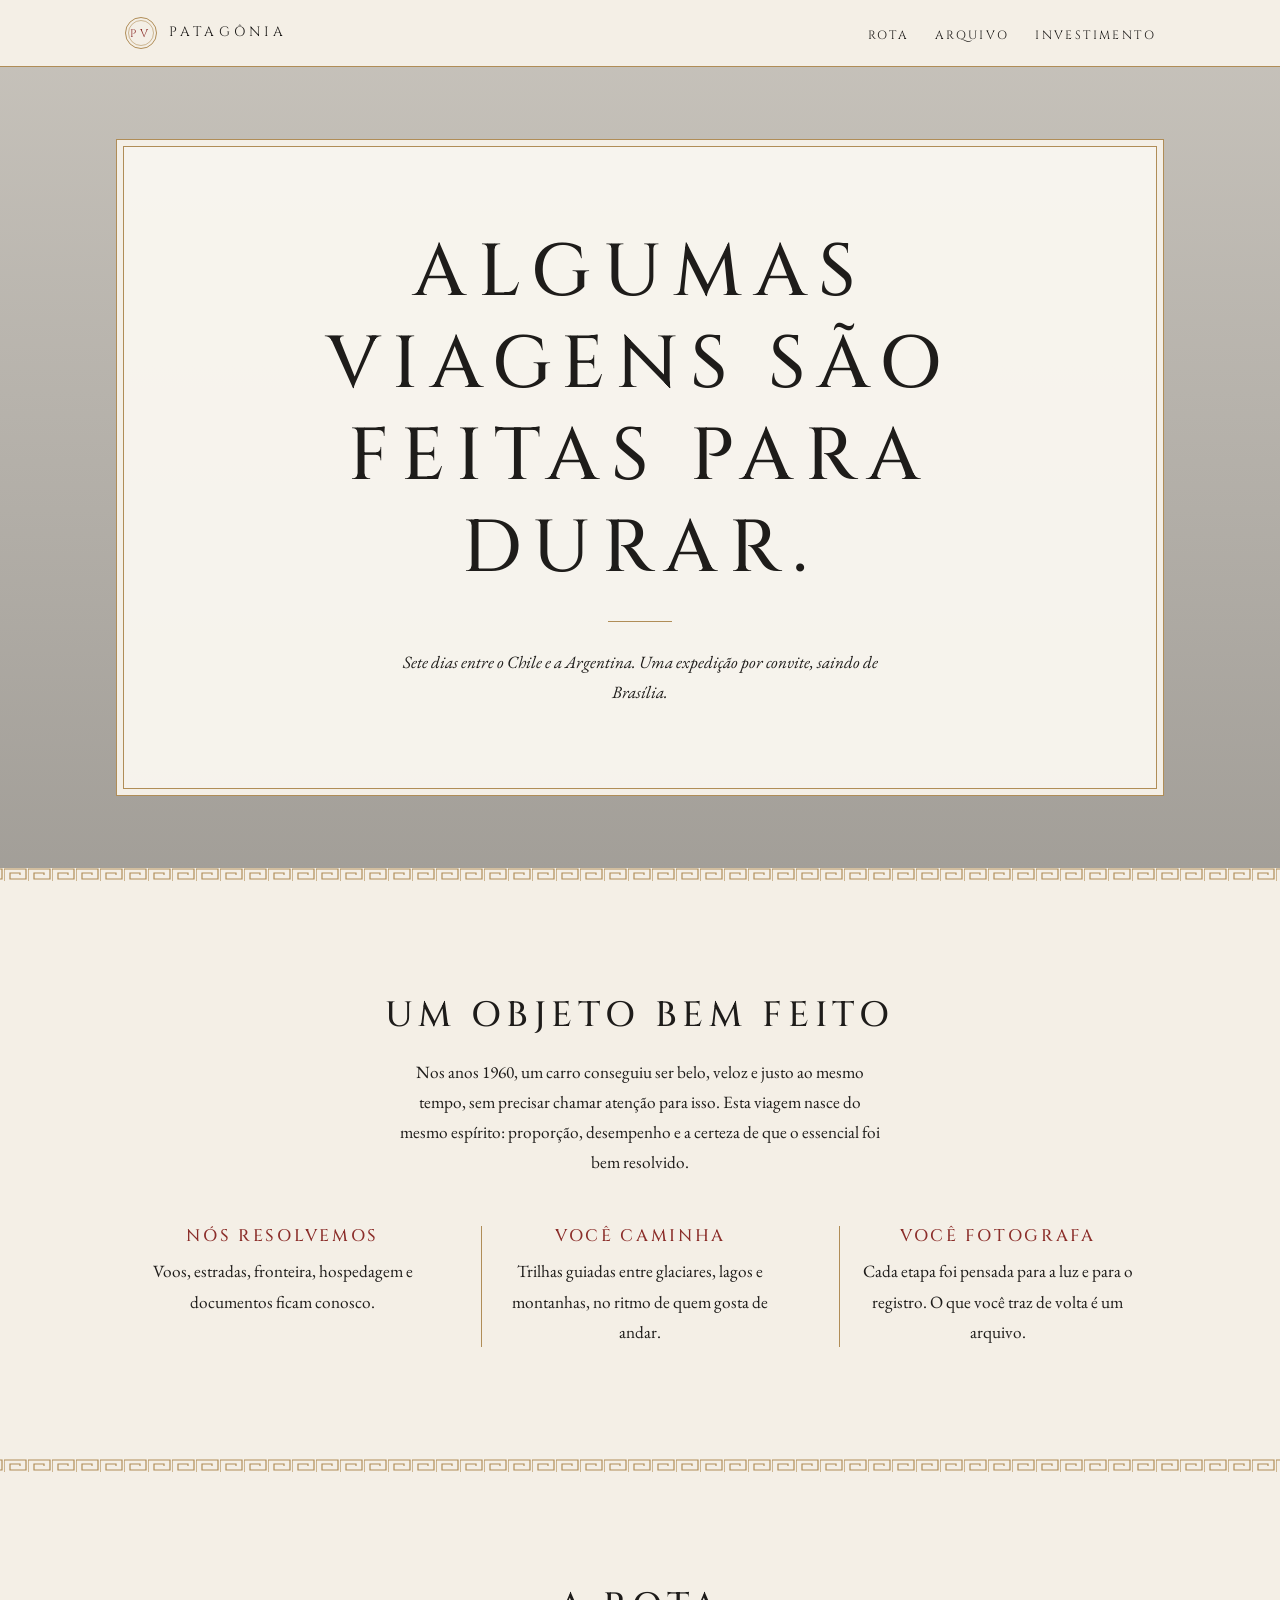
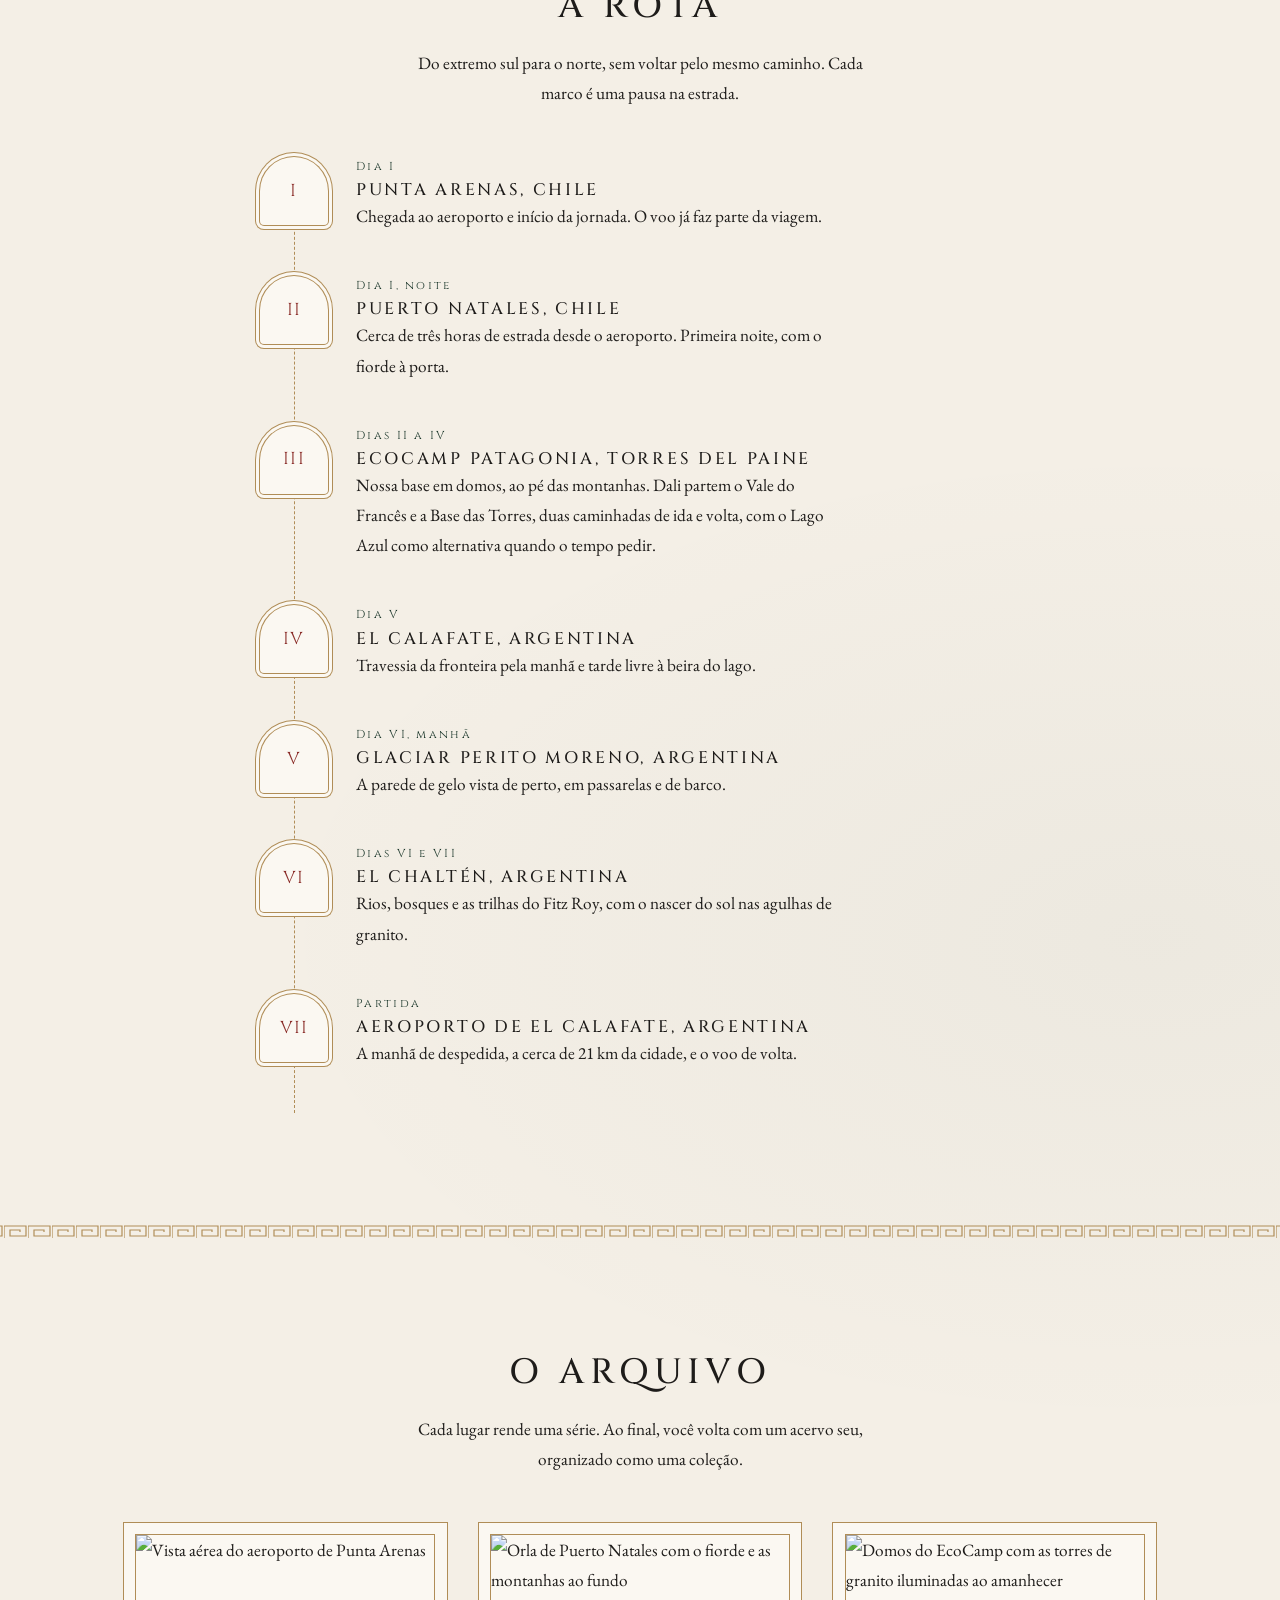
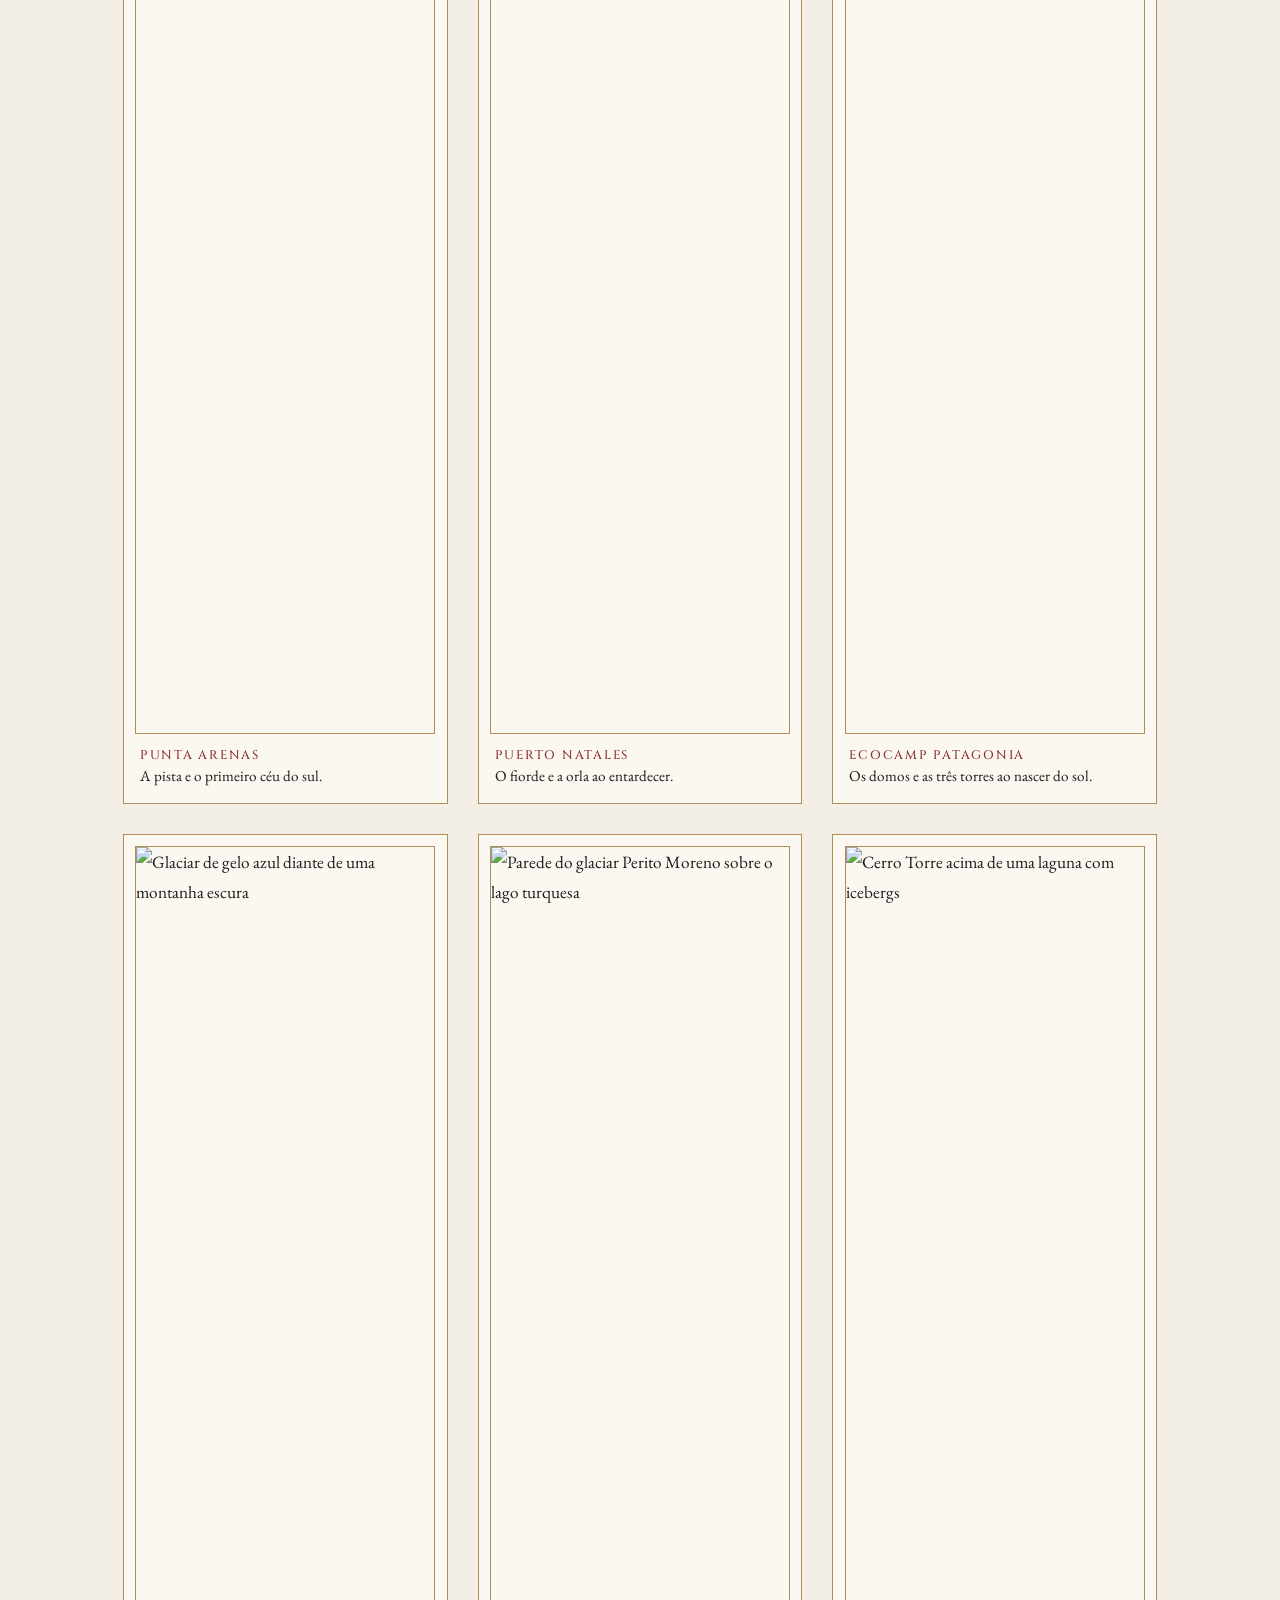
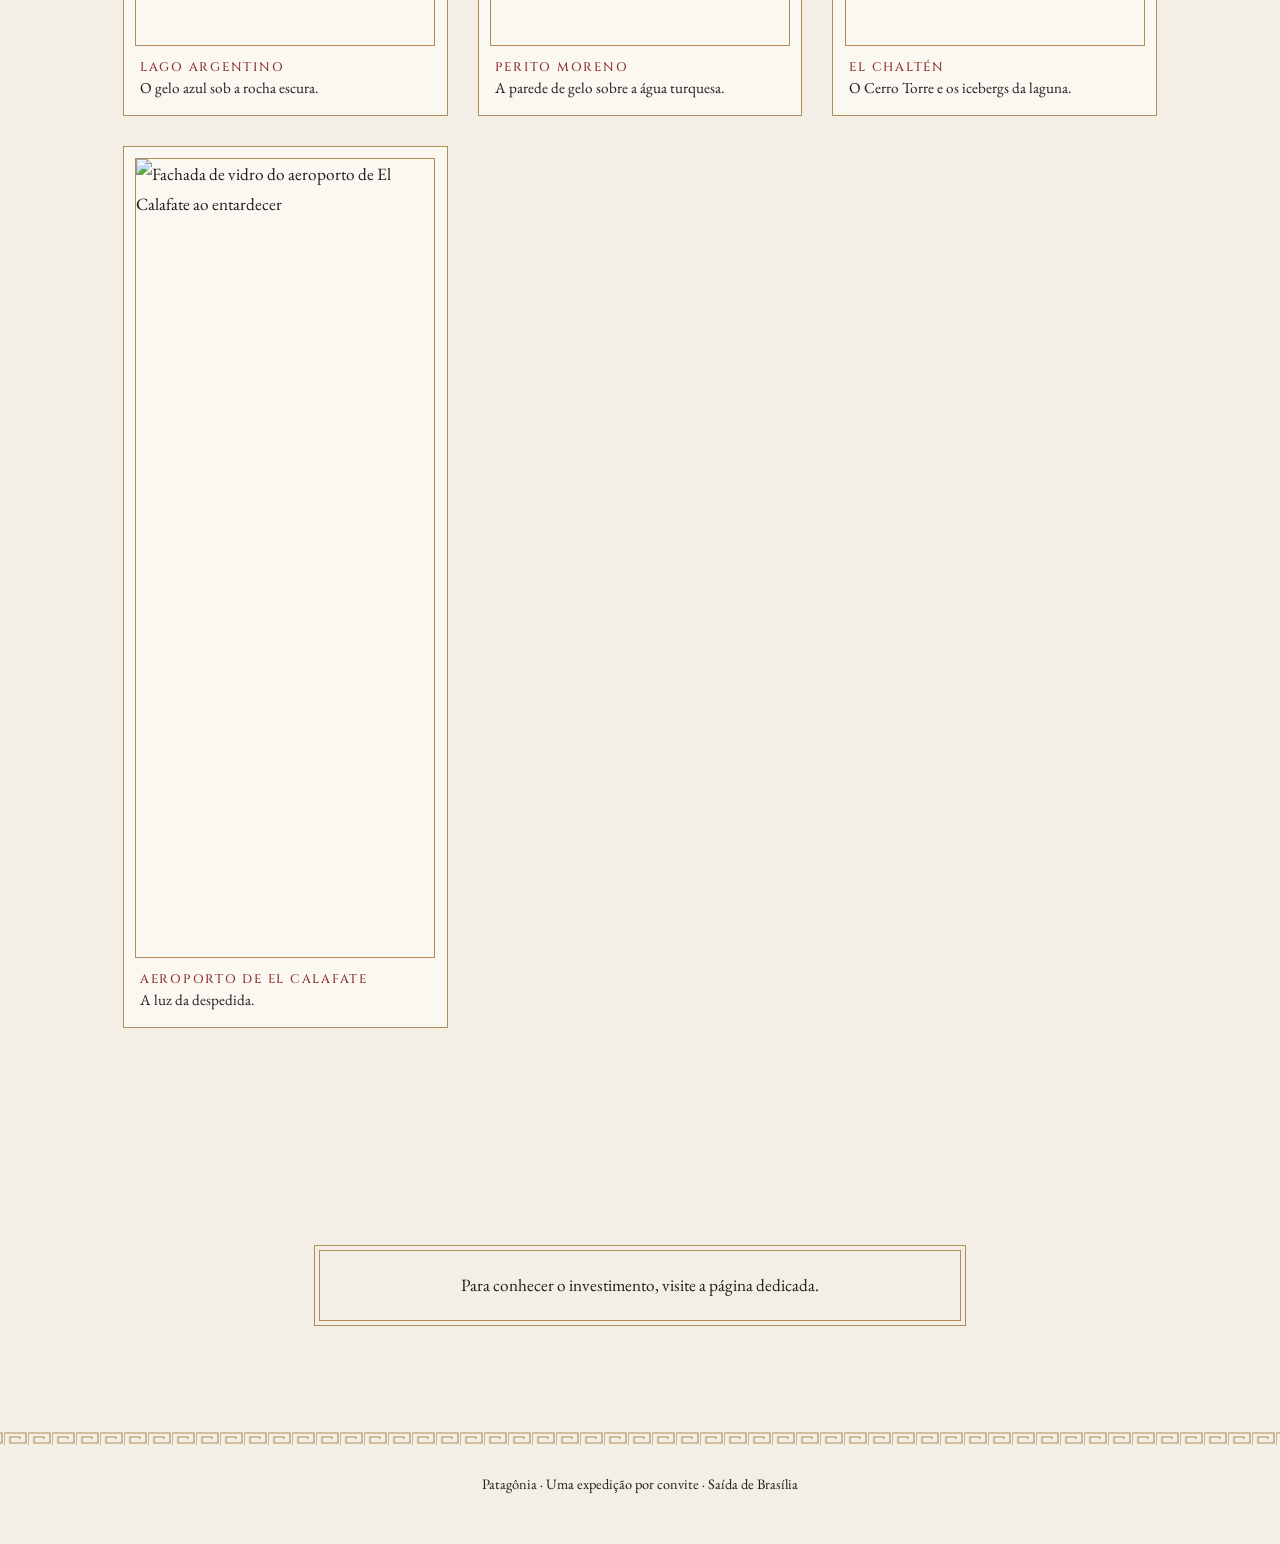
==== patagonia/index.html @ fdb9498a "Add files via upload" ====
<!DOCTYPE html>
<html lang="pt-BR">
<head>
<meta charset="utf-8">
<meta name="viewport" content="width=device-width,initial-scale=1">
<title>Patagônia | Uma expedição por convite</title>
<meta name="description" content="Sete dias pela Patagônia chilena e argentina, com saída de Brasília.">
<link rel="preconnect" href="https://fonts.googleapis.com"><link rel="preconnect" href="https://fonts.gstatic.com" crossorigin>
<link href="https://fonts.googleapis.com/css2?family=Cinzel:wght@400;500&family=EB+Garamond:ital@0;1&display=swap" rel="stylesheet">
<link rel="stylesheet" href="styles.css">
</head>
<body>
<header class="top"><div class="wrap">
  <a class="mono" href="index.html" aria-label="Patagônia, página inicial">
    <svg viewBox="0 0 34 34" aria-hidden="true"><circle cx="17" cy="17" r="15.5" fill="none" stroke="#B08D57"/><circle cx="17" cy="17" r="12.5" fill="none" stroke="#B08D57" stroke-width=".6"/><text x="17" y="21" text-anchor="middle" font-family="Cinzel,serif" font-size="11" fill="#8B2E2A">PV</text></svg>
    PATAGÔNIA
  </a>
  <nav aria-label="Principal"><a href="#rota">Rota</a><a href="#arquivo">Arquivo</a><a href="investimento.html">Investimento</a></nav>
</div></header>

<main>
<section class="hero"><div class="wrap">
  <div class="frame">
    <h1>Algumas viagens são feitas para durar.</h1>
    <hr class="thin">
    <p class="sub">Sete dias entre o Chile e a Argentina. Uma expedição por convite, saindo de Brasília.</p>
  </div>
</div></section>

<hr class="rule">

<section id="manifesto"><div class="wrap center rv">
  <h2>Um objeto bem feito</h2>
  <p>Nos anos 1960, um carro conseguiu ser belo, veloz e justo ao mesmo tempo, sem precisar chamar atenção para isso. Esta viagem nasce do mesmo espírito: proporção, desempenho e a certeza de que o essencial foi bem resolvido.</p>
  <div class="cols">
    <div class="col"><h3>Nós resolvemos</h3><p>Voos, estradas, fronteira, hospedagem e documentos ficam conosco.</p></div>
    <div class="col"><h3>Você caminha</h3><p>Trilhas guiadas entre glaciares, lagos e montanhas, no ritmo de quem gosta de andar.</p></div>
    <div class="col"><h3>Você fotografa</h3><p>Cada etapa foi pensada para a luz e para o registro. O que você traz de volta é um arquivo.</p></div>
  </div>
</div></section>

<hr class="rule">

<section id="rota"><div class="wrap rv">
  <div class="center"><h2>A rota</h2><p>Do extremo sul para o norte, sem voltar pelo mesmo caminho. Cada marco é uma pausa na estrada.</p></div>
  <ol class="road">
    <li><span class="mil" aria-label="Marco 1">I</span><small>Dia I</small><h3>Punta Arenas, Chile</h3><p>Chegada ao aeroporto e início da jornada. O voo já faz parte da viagem.</p></li>
    <li><span class="mil" aria-label="Marco 2">II</span><small>Dia I, noite</small><h3>Puerto Natales, Chile</h3><p>Cerca de três horas de estrada desde o aeroporto. Primeira noite, com o fiorde à porta.</p></li>
    <li><span class="mil" aria-label="Marco 3">III</span><small>Dias II a IV</small><h3>EcoCamp Patagonia, Torres del Paine</h3><p>Nossa base em domos, ao pé das montanhas. Dali partem o Vale do Francês e a Base das Torres, duas caminhadas de ida e volta, com o Lago Azul como alternativa quando o tempo pedir.</p></li>
    <li><span class="mil" aria-label="Marco 4">IV</span><small>Dia V</small><h3>El Calafate, Argentina</h3><p>Travessia da fronteira pela manhã e tarde livre à beira do lago.</p></li>
    <li><span class="mil" aria-label="Marco 5">V</span><small>Dia VI, manhã</small><h3>Glaciar Perito Moreno, Argentina</h3><p>A parede de gelo vista de perto, em passarelas e de barco.</p></li>
    <li><span class="mil" aria-label="Marco 6">VI</span><small>Dias VI e VII</small><h3>El Chaltén, Argentina</h3><p>Rios, bosques e as trilhas do Fitz Roy, com o nascer do sol nas agulhas de granito.</p></li>
    <li><span class="mil" aria-label="Marco 7">VII</span><small>Partida</small><h3>Aeroporto de El Calafate, Argentina</h3><p>A manhã de despedida, a cerca de 21 km da cidade, e o voo de volta.</p></li>
  </ol>
</div></section>

<hr class="rule">

<section id="arquivo"><div class="wrap rv">
  <div class="center"><h2>O arquivo</h2><p>Cada lugar rende uma série. Ao final, você volta com um acervo seu, organizado como uma coleção.</p></div>
  <div class="grid">
    <figure class="plaque"><img src="img/punta-arenas.jpg" alt="Vista aérea do aeroporto de Punta Arenas" loading="lazy" width="1100" height="800"><figcaption><b>Punta Arenas</b>A pista e o primeiro céu do sul.</figcaption></figure>
    <figure class="plaque"><img src="img/puerto-natales.jpg" alt="Orla de Puerto Natales com o fiorde e as montanhas ao fundo" loading="lazy" width="1100" height="800"><figcaption><b>Puerto Natales</b>O fiorde e a orla ao entardecer.</figcaption></figure>
    <figure class="plaque"><img src="img/ecocamp.jpg" alt="Domos do EcoCamp com as torres de granito iluminadas ao amanhecer" loading="lazy" width="1100" height="800"><figcaption><b>EcoCamp Patagonia</b>Os domos e as três torres ao nascer do sol.</figcaption></figure>
    <figure class="plaque"><img src="img/lago-argentino.jpg" alt="Glaciar de gelo azul diante de uma montanha escura" loading="lazy" width="1100" height="800"><figcaption><b>Lago Argentino</b>O gelo azul sob a rocha escura.</figcaption></figure>
    <figure class="plaque"><img src="img/perito-moreno.jpg" alt="Parede do glaciar Perito Moreno sobre o lago turquesa" loading="lazy" width="1100" height="800"><figcaption><b>Perito Moreno</b>A parede de gelo sobre a água turquesa.</figcaption></figure>
    <figure class="plaque"><img src="img/el-chalten.jpg" alt="Cerro Torre acima de uma laguna com icebergs" loading="lazy" width="1100" height="800"><figcaption><b>El Chaltén</b>O Cerro Torre e os icebergs da laguna.</figcaption></figure>
    <figure class="plaque"><img src="img/aeroporto-calafate.jpg" alt="Fachada de vidro do aeroporto de El Calafate ao entardecer" loading="lazy" width="1100" height="800"><figcaption><b>Aeroporto de El Calafate</b>A luz da despedida.</figcaption></figure>
  </div>
</div></section>

<section><div class="wrap"><a class="invite" href="investimento.html">Para conhecer o investimento, visite a página dedicada.</a></div></section>
</main>

<footer>
  <hr class="rule">
  <p>Patagônia · Uma expedição por convite · Saída de Brasília</p>
</footer>
<script>
// Slow fade-in on scroll; falls back to visible when unsupported.
const els=document.querySelectorAll('.rv');
if('IntersectionObserver' in window){const o=new IntersectionObserver(e=>e.forEach(x=>{if(x.isIntersecting){x.target.classList.add('in');o.unobserve(x.target)}}),{threshold:.12});els.forEach(el=>o.observe(el))}
else els.forEach(el=>el.classList.add('in'));
</script>
</body>
</html>
---- patagonia/styles.css ----
/* Shared design system: Roman minimalism, E-Type restraint */
:root{
  --travertine:#F4EFE6;--marble:#FBF8F2;--pompeian:#8B2E2A;--bronze:#B08D57;--ink:#1E1C1A;--green:#1F3A2E;
  --font-display:"Cinzel",serif;--font-body:"EB Garamond","Cormorant Garamond",serif;
  --fs-hero:clamp(2.2rem,6vw,4.6rem);--fs-h2:clamp(1.4rem,3vw,2.2rem);--fs-body:clamp(1.08rem,1.2vw,1.22rem);
  --container:1080px;--measure:60ch;--rule:1px solid var(--bronze);--ease:cubic-bezier(.22,.61,.36,1);
  /* Ornaments as data URIs: meander (Greek key) and laurel bullet */
  --meander:url("data:image/svg+xml,%3Csvg xmlns='http://www.w3.org/2000/svg' width='24' height='14'%3E%3Cpath d='M0 13V1h22v10H6V5h10v2' fill='none' stroke='%23B08D57' stroke-width='1.2'/%3E%3C/svg%3E");
  --laurel:url("data:image/svg+xml,%3Csvg xmlns='http://www.w3.org/2000/svg' width='22' height='22'%3E%3Cg fill='none' stroke='%231F3A2E' stroke-width='1.2'%3E%3Cpath d='M11 20C4 17 3 9 6 3M11 20c7-3 8-11 5-17'/%3E%3Cpath d='M6 9c2 0 3 1 3 3M16 9c-2 0-3 1-3 3M7 14c2 0 3 1 3 3M15 14c-2 0-3 1-3 3'/%3E%3C/g%3E%3C/svg%3E")}
*{box-sizing:border-box;margin:0}
html{scroll-behavior:smooth}
body{font:var(--fs-body)/1.75 var(--font-body);color:var(--ink);background:
  radial-gradient(1200px 600px at 20% -10%,rgba(176,141,87,.07),transparent),
  radial-gradient(900px 500px at 90% 40%,rgba(31,58,46,.035),transparent),var(--travertine)}
a{color:var(--pompeian)}
:focus-visible{outline:2px solid var(--pompeian);outline-offset:3px}
.wrap{max-width:var(--container);margin:0 auto;padding:0 1.5rem}
section{padding:clamp(4rem,9vw,7rem) 0}
h1,h2,h3{font-family:var(--font-display);font-weight:500;text-transform:uppercase;letter-spacing:.16em;line-height:1.25}
h1{font-size:var(--fs-hero)}h2{font-size:var(--fs-h2);margin-bottom:1.2rem}h3{font-size:1.05rem}
p{max-width:var(--measure)}
.center{text-align:center}.center p{margin-inline:auto}
.rule{height:14px;background:var(--meander) repeat-x center;border:0;margin:0}
.thin{border:0;border-top:var(--rule);width:64px;margin:1.6rem auto}
/* Header */
.top{border-bottom:var(--rule)}
.top .wrap{display:flex;align-items:center;justify-content:space-between;padding-block:1rem}
.mono{display:flex;align-items:center;gap:.7rem;font-family:var(--font-display);letter-spacing:.3em;font-size:.85rem;color:var(--ink);text-decoration:none}
.mono svg{width:34px;height:34px}
nav a{font-family:var(--font-display);font-size:.75rem;letter-spacing:.2em;text-transform:uppercase;text-decoration:none;color:var(--ink);margin-left:1.6rem}
nav a:hover{color:var(--pompeian)}
/* Hero */
.hero{min-height:82vh;display:grid;place-items:center;text-align:center;padding:5rem 0}
.hero .frame{padding:clamp(2.5rem,7vw,5rem) clamp(1.5rem,6vw,5rem);box-shadow:0 0 0 1px var(--bronze),0 0 0 7px var(--travertine),0 0 0 8px var(--bronze)}
.hero .sub{margin:1.6rem auto 0;font-style:italic}
/* Two columns with a portico feel */
.cols{display:grid;grid-template-columns:repeat(3,1fr);gap:2.5rem;margin-top:3rem}
.col{padding:0 1.2rem;border-left:var(--rule)}.col:first-child{border-left:0}
.col h3{color:var(--pompeian);margin-bottom:.6rem}
/* Via Appia timeline */
.road{list-style:none;padding:0;margin:3rem auto 0;max-width:760px;position:relative}
.road::before{content:"";position:absolute;left:34px;top:0;bottom:0;width:0;border-left:1px dashed var(--bronze)}
.road li{position:relative;padding:0 0 2.8rem 96px}
.mil{position:absolute;left:0;top:0;width:68px;height:68px;display:grid;place-items:center;background:var(--marble);
  font-family:var(--font-display);color:var(--pompeian);letter-spacing:.06em;box-shadow:0 0 0 1px var(--bronze),0 0 0 4px var(--marble),0 0 0 5px var(--bronze);border-radius:50% 50% 4px 4px}
.road small{display:block;font-family:var(--font-display);letter-spacing:.2em;font-size:.72rem;color:var(--green);margin-bottom:.2rem}
/* Museum plaques */
.grid{display:grid;grid-template-columns:repeat(auto-fit,minmax(230px,1fr));gap:2rem;margin-top:3rem}
.plaque{background:var(--marble);padding:.7rem;box-shadow:0 0 0 1px var(--bronze)}
.plaque .ph{aspect-ratio:4/5;display:grid;place-items:center;border:1px solid var(--bronze);font-family:var(--font-display);font-size:.7rem;letter-spacing:.25em;color:var(--bronze);
  background:linear-gradient(160deg,rgba(176,141,87,.08),rgba(31,58,46,.06))}
.plaque figcaption{padding:.8rem .3rem .3rem;font-size:.95rem;line-height:1.45}
.plaque b{display:block;font-family:var(--font-display);font-weight:500;letter-spacing:.14em;font-size:.78rem;text-transform:uppercase;color:var(--pompeian)}
/* Quiet invitation */
.invite{display:block;max-width:640px;margin:0 auto;padding:1.2rem 2rem;text-align:center;text-decoration:none;color:var(--ink);
  box-shadow:0 0 0 1px var(--bronze),0 0 0 5px var(--travertine),0 0 0 6px var(--bronze);transition:color .6s var(--ease)}
.invite:hover{color:var(--pompeian)}
/* Footer */
footer{padding:0 0 3rem;text-align:center}
footer p{margin:1.6rem auto 0;font-size:.9rem}
/* Pricing */
.cards{display:grid;grid-template-columns:repeat(auto-fit,minmax(280px,1fr));gap:2.5rem;max-width:860px;margin:3rem auto 0}
.card{background:var(--marble);padding:3rem 2rem;text-align:center;box-shadow:0 0 0 1px var(--bronze),0 0 0 6px var(--marble),0 0 0 7px var(--bronze)}
.price{font-family:var(--font-display);font-size:clamp(2rem,4vw,2.8rem);letter-spacing:.06em;margin:1.4rem 0 .2rem}
.inst{font-size:.95rem;margin:0 auto}
.saving{font-size:.9rem;font-style:italic;margin:1rem auto 0}
.btn{display:inline-block;margin-top:1.8rem;padding:.85rem 2rem;background:var(--pompeian);color:var(--marble);font-family:var(--font-display);
  letter-spacing:.2em;font-size:.78rem;text-transform:uppercase;text-decoration:none;border:0;cursor:pointer;transition:background .4s var(--ease)}
.btn:hover{background:var(--green)}
.note{font-size:.82rem;margin:2rem auto 0;text-align:center}
.tbc{color:var(--pompeian);font-size:.8em}
.checks{list-style:none;padding:0;max-width:640px;margin:2rem auto 0}
.checks li{padding:.5rem 0 .5rem 2.2rem;background:var(--laurel) no-repeat left .55rem;border-bottom:1px solid rgba(176,141,87,.3)}
details{border-bottom:1px solid rgba(176,141,87,.5);max-width:720px;margin:0 auto}
summary{cursor:pointer;padding:1.1rem 0;font-family:var(--font-display);letter-spacing:.1em;font-size:.95rem;list-style:none}
summary::-webkit-details-marker{display:none}
summary::after{content:"+";float:right;color:var(--bronze)}details[open] summary::after{content:"\2212"}
details p{padding-bottom:1.2rem}
form{max-width:520px;margin:2rem auto 0;text-align:left}
label{display:block;font-family:var(--font-display);font-size:.72rem;letter-spacing:.2em;text-transform:uppercase;margin-top:1.3rem}
input,select{width:100%;padding:.7rem 0;border:0;border-bottom:1px solid var(--bronze);background:transparent;font:inherit;color:var(--ink);border-radius:0}
.err{color:var(--pompeian);font-size:.85rem;min-height:1.2em}
/* Motion: one slow reveal, respects reduced motion */
.rv{opacity:0;transition:opacity var(--dur,1.4s) var(--ease)}.rv.in{opacity:1}
@media (prefers-reduced-motion:reduce){.rv{opacity:1;transition:none}html{scroll-behavior:auto}}
@media (max-width:720px){.cols{grid-template-columns:1fr}.col{border-left:0;border-top:var(--rule);padding:1.4rem 0 0}.col:first-child{border-top:0}nav a{margin-left:1rem}.road li{padding-left:84px}}
/* Photography: hero backdrop and framed plaque images */
.hero{background:linear-gradient(rgba(30,28,26,.22),rgba(30,28,26,.38)),url(img/ecocamp.jpg) center 60%/cover}
.hero .frame{background:rgba(251,248,242,.94)}
.plaque img{display:block;width:100%;aspect-ratio:4/5;object-fit:cover;border:1px solid var(--bronze)}
.grid{grid-template-columns:repeat(auto-fit,minmax(240px,1fr))}
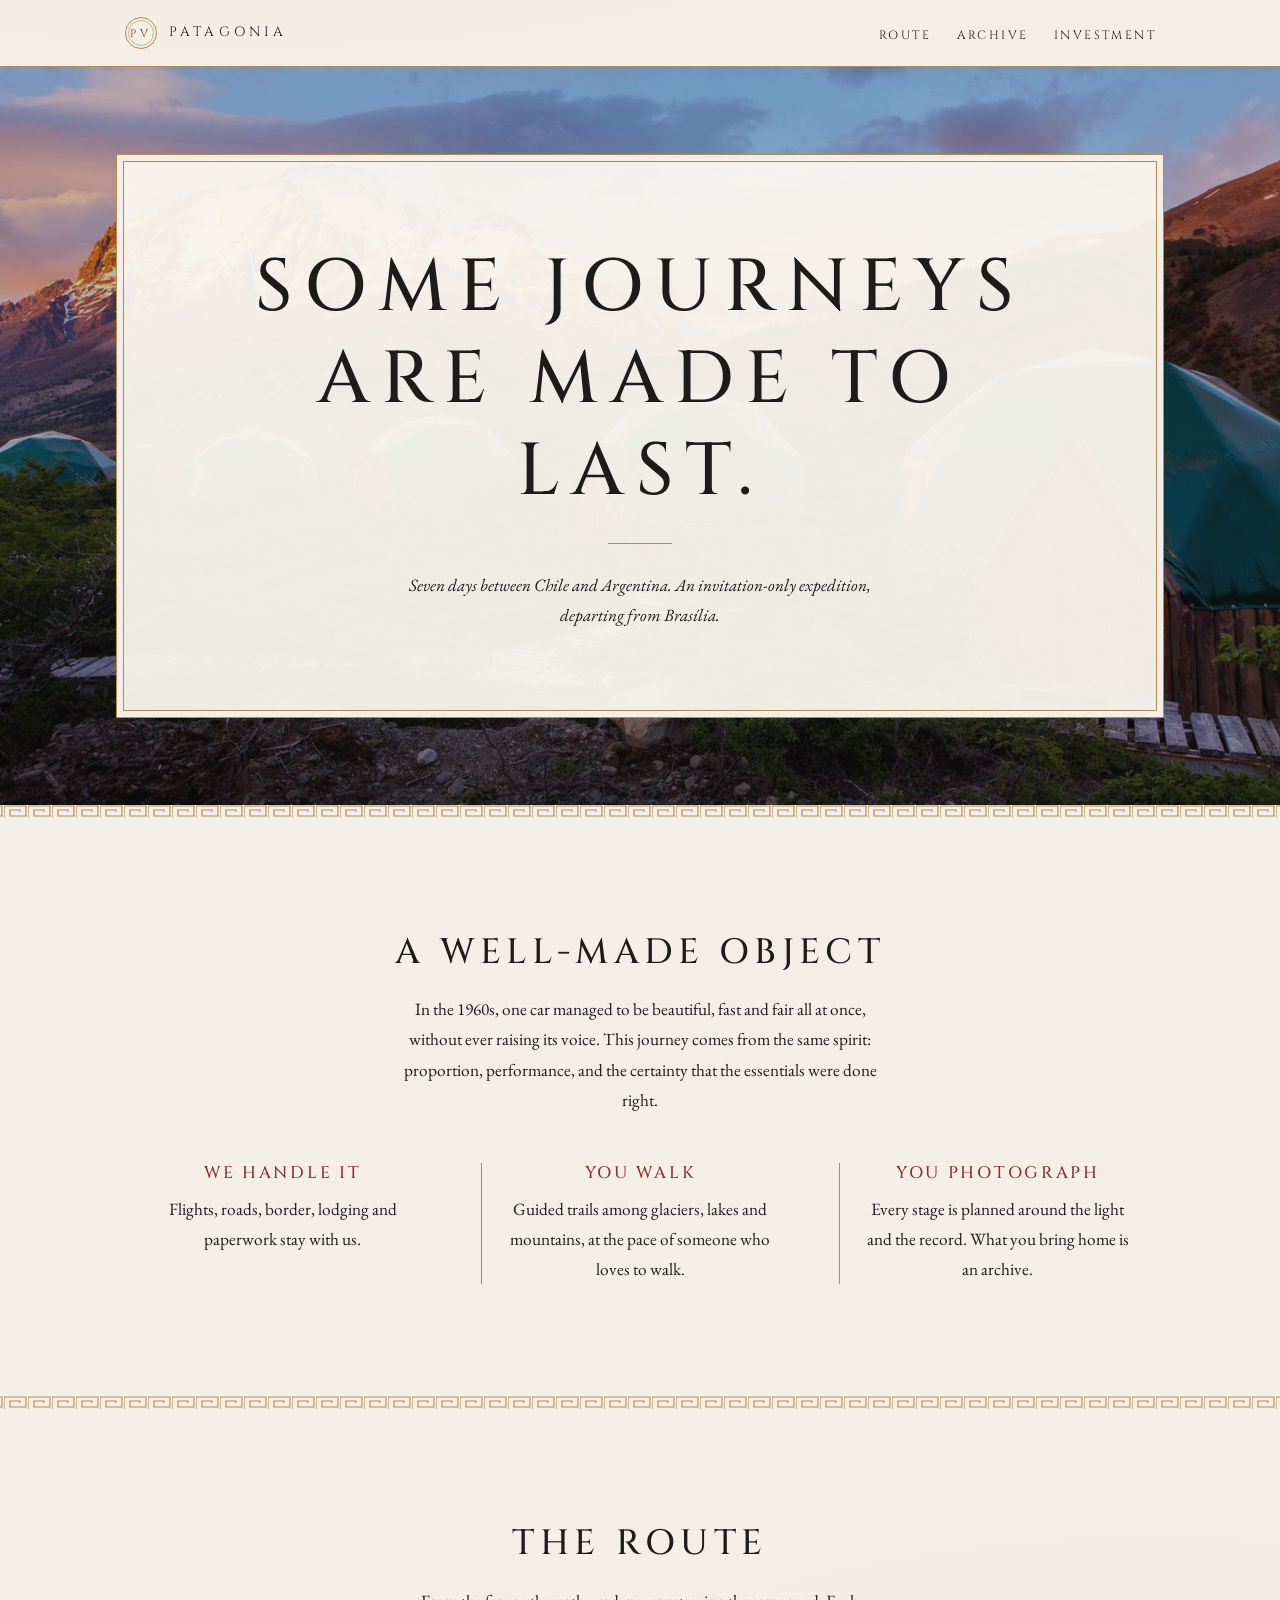
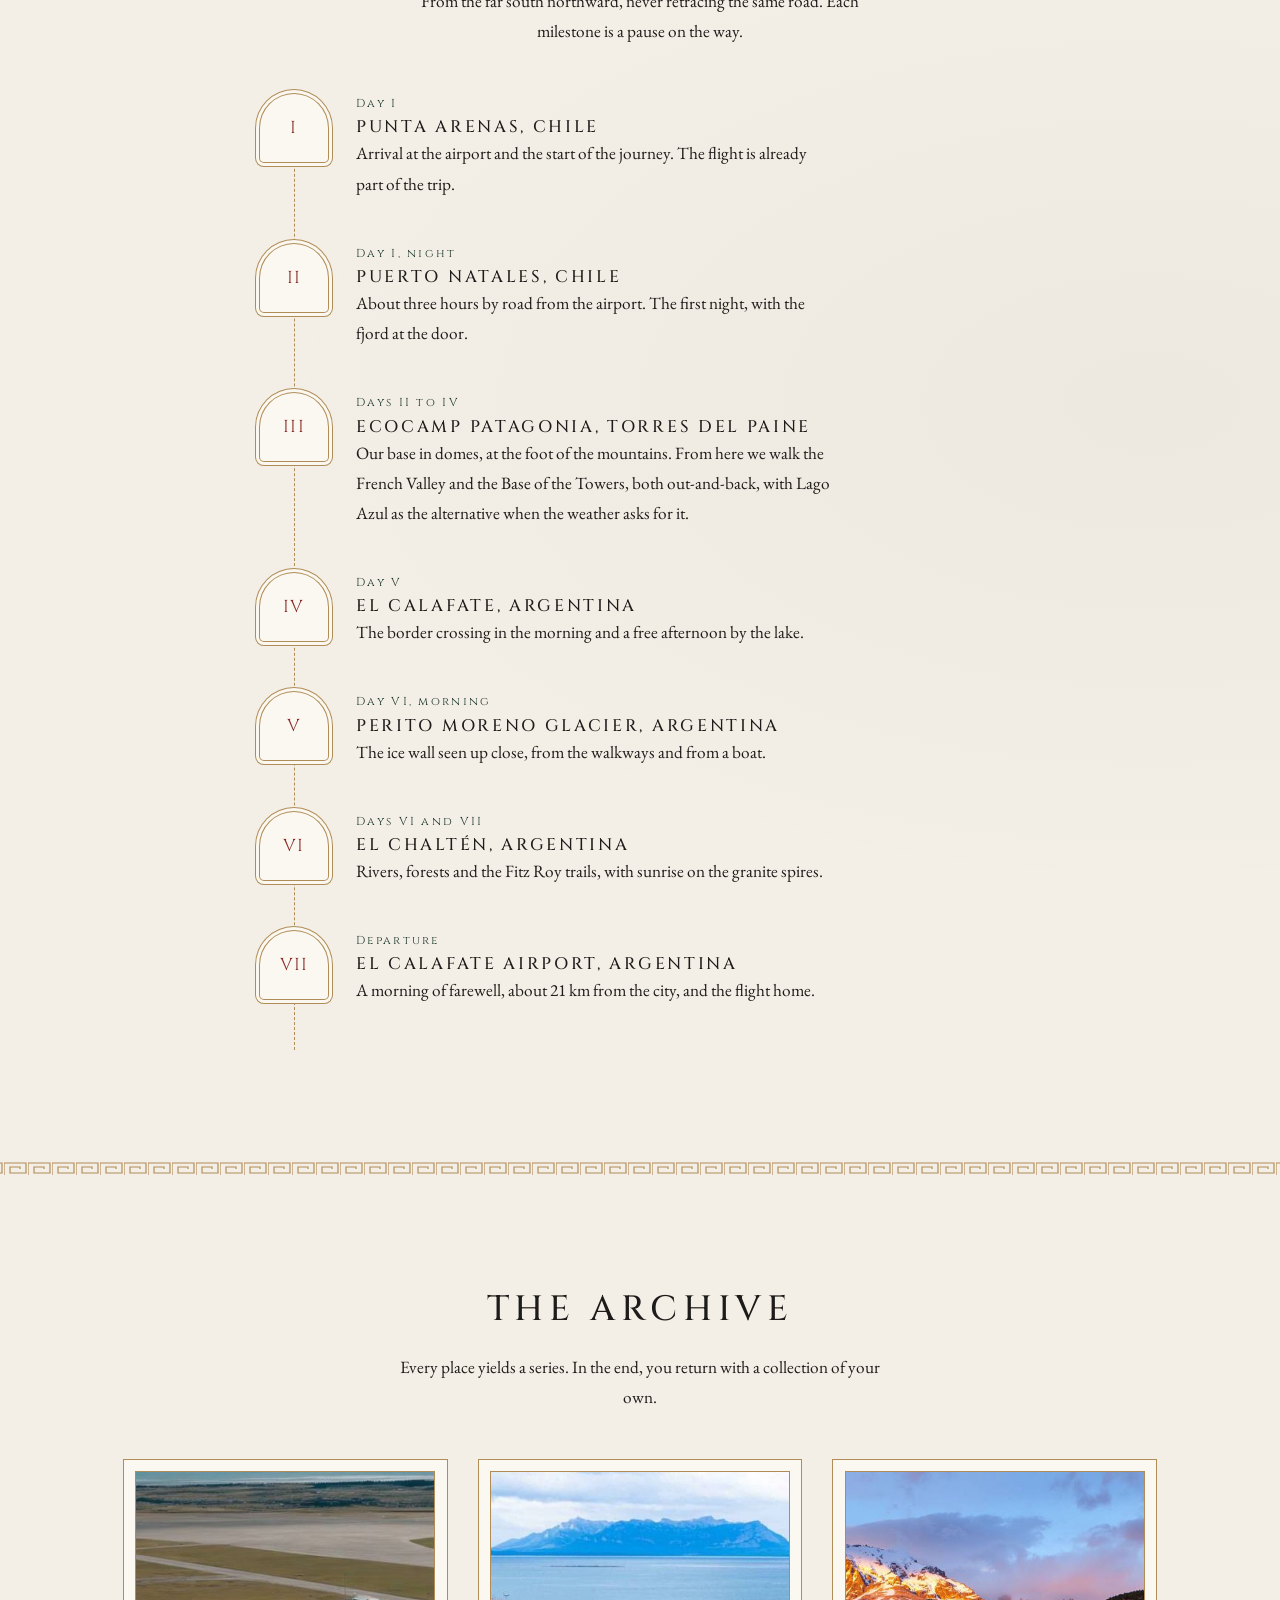
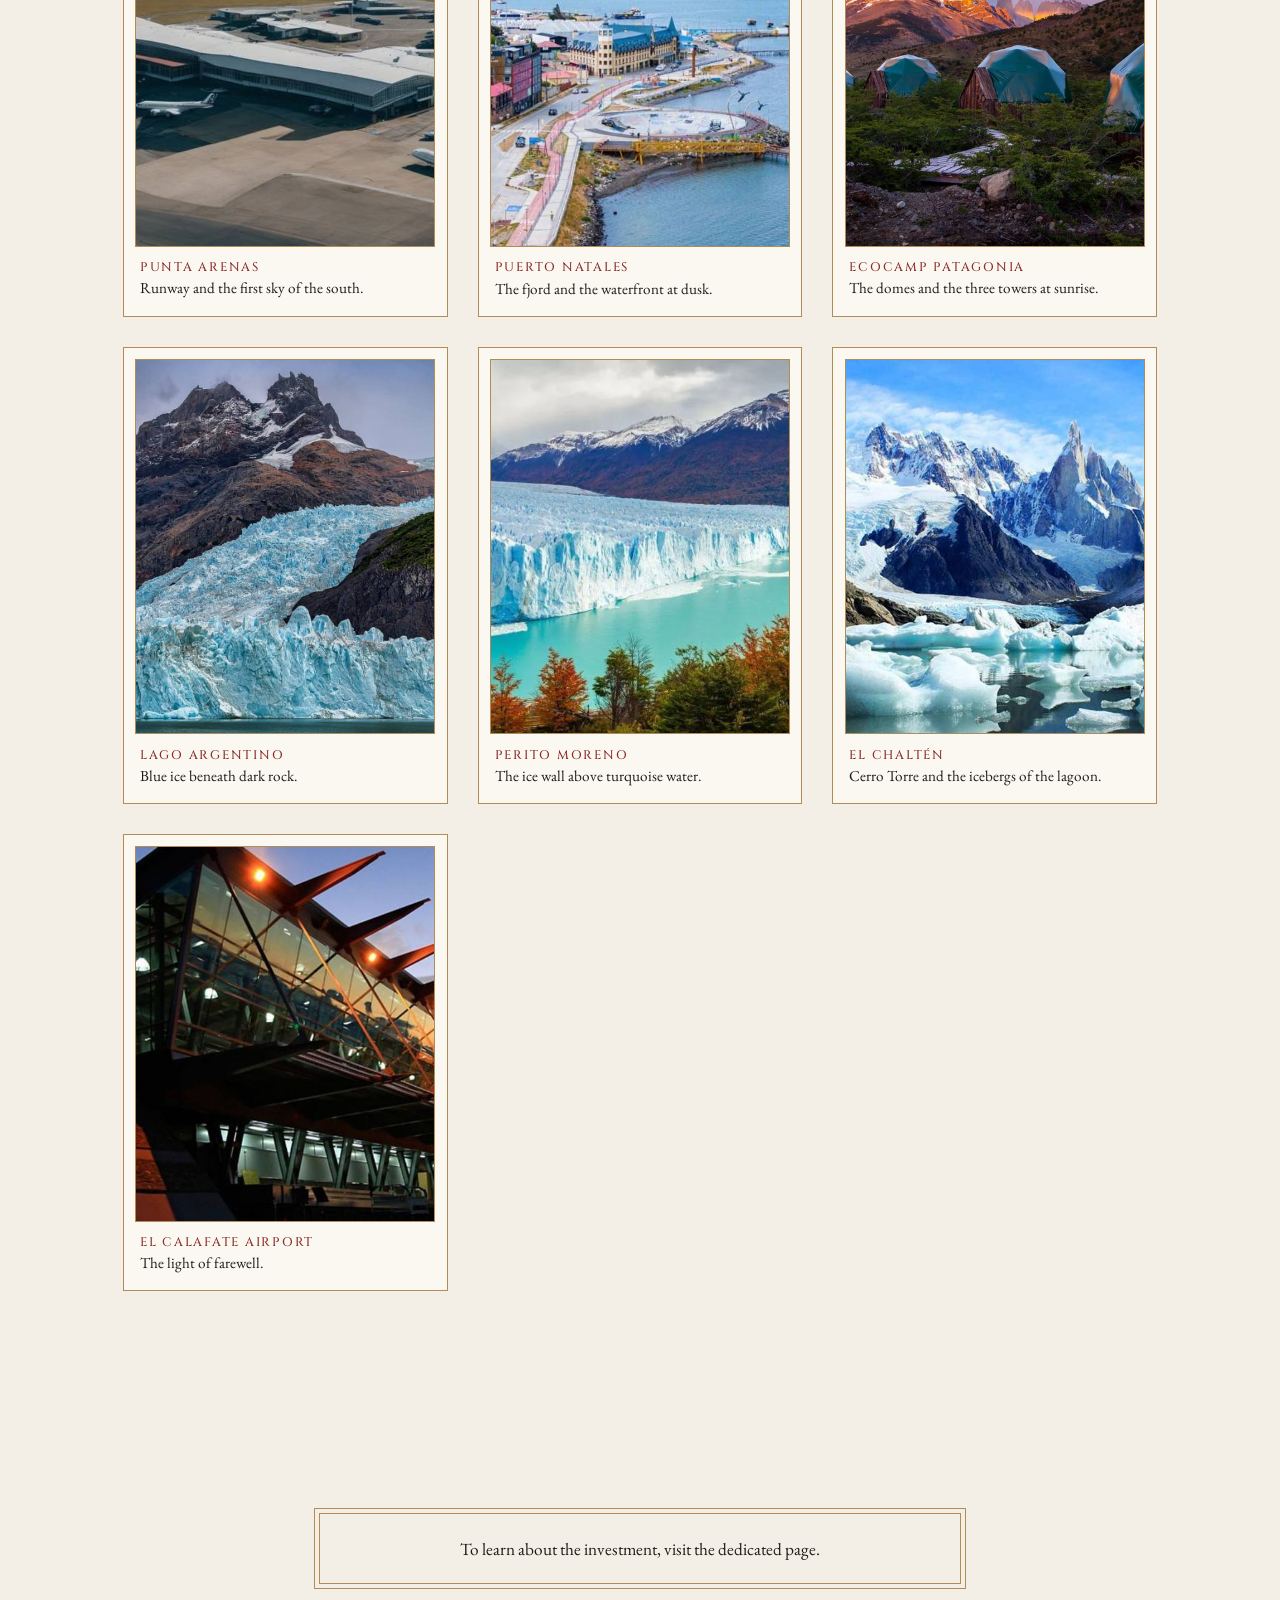
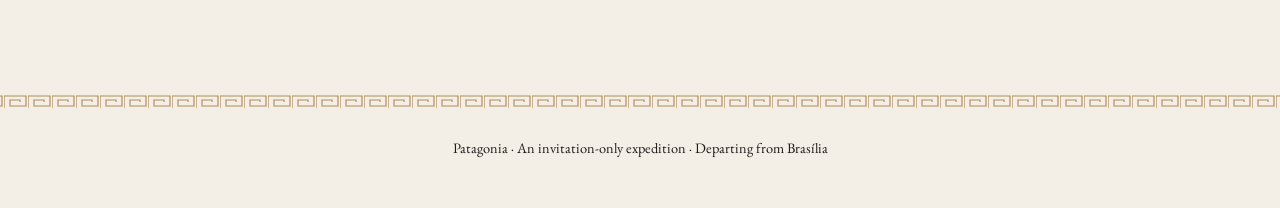
==== commit 19884784: "Add files via upload" ====
--- a/patagonia/index.html
+++ b/patagonia/index.html
@@ -1,83 +1,80 @@
 <!DOCTYPE html>
-<html lang="pt-BR">
+<html lang="en">
 <head>
 <meta charset="utf-8">
 <meta name="viewport" content="width=device-width,initial-scale=1">
-<title>Patagônia | Uma expedição por convite</title>
-<meta name="description" content="Sete dias pela Patagônia chilena e argentina, com saída de Brasília.">
+<title>Patagonia | An invitation-only expedition</title>
+<meta name="description" content="Seven days through Chilean and Argentine Patagonia, departing from Brasília.">
 <link rel="preconnect" href="https://fonts.googleapis.com"><link rel="preconnect" href="https://fonts.gstatic.com" crossorigin>
 <link href="https://fonts.googleapis.com/css2?family=Cinzel:wght@400;500&family=EB+Garamond:ital@0;1&display=swap" rel="stylesheet">
 <link rel="stylesheet" href="styles.css">
+<style>.hero{background:linear-gradient(rgba(30,28,26,.22),rgba(30,28,26,.38)),url([data-uri]